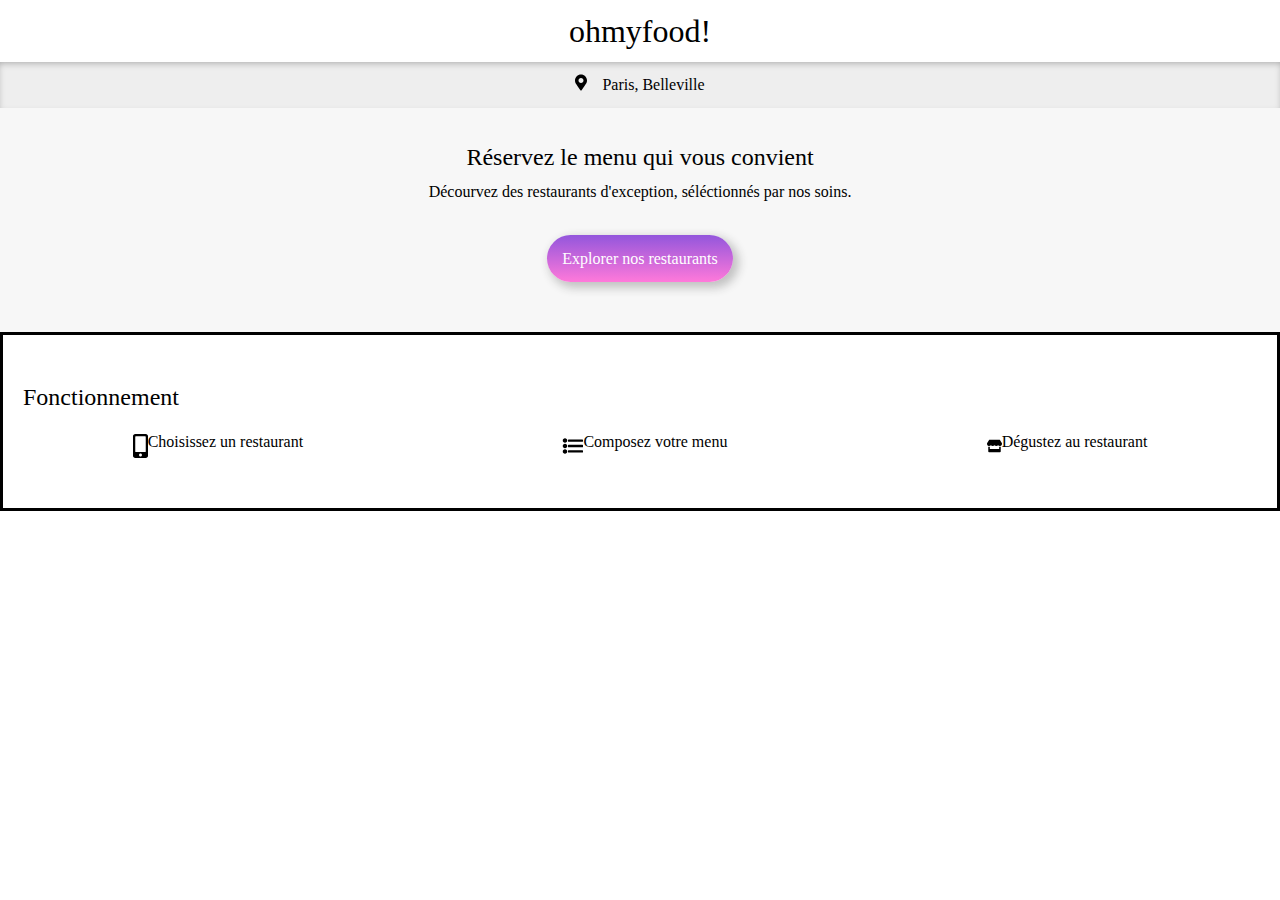
==== index.html @ 8ddb9bb3 "save" ====
<!DOCTYPE html>
<html lang="fr">
<head>
    <meta charset="UTF-8">
    <meta http-equiv="X-UA-Compatible" content="IE=edge">
    <meta name="viewport" content="width=device-width, initial-scale=1.0">
    <meta name="description"
        content="Ohmyfood! est une entreprise de commande de repas en ligne. Notre concept permet aux
        utilisateurs de composer leur propre menu et réduire leur temps d’attente dans les
        restaurants car leur menu est préparé à l’avance. Plus de perte de temps à consulter la carte
        !">
    <link rel="stylesheet" href="css/style.css">
    <link rel="stylesheet" href="css/reset.css">
    <link rel="icon" type="logo/svg" href="#">
    <title>Acceuil - Ohmyfood!</title>
</head>

<body>

    <header class="logo">
        <h1 class="logo__title">ohmyfood!</h1>
    </header>

    <main>
        <section class="local">
            <img src="../images/logo/map-marker-alt-solid.svg" class="local__icon"></img>
            <p>Paris, Belleville</p>
        </section>

        <section class="explore">
            <h2>Réservez le menu qui vous convient</h2>
            <h3>Décourvez des restaurants d'exception, séléctionnés par nos soins.</h3>
            <a href="">Explorer nos restaurants</a>
        </section>

        <section class="working">

                <h2>Fonctionnement</h2>

            <ol class="list">
                <li>
                    <img src="../images/logo/mobile-alt-solid.svg" alt="">
                    <p>Choisissez un restaurant</p>
                </li>
                <li>
                    <img class="ellipsis" src="../images/logo/ellipsis-v-solid.svg" alt="">
                    <img src="../images/logo/bars-solid.svg" alt="">
                    <p>Composez votre menu</p>
                </li>
                <li>
                    <img src="../images/logo/store-solid.svg" alt="">
                    <p>Dégustez au restaurant</p>
                </li>
            </ol>

        </section>

        <section class="restaurants">
            <div class="restaurantTitle">
                <h2></h2>
            </div>

            <div class="card">
                <img src="" alt="">
                <h4></h4>
                <p></p>
                <i></i>
            </div>

            <div class="card">
                <img src="" alt="">
                <h4></h4>
                <p></p>
                <i></i>
            </div>

            <div class="card">
                <img src="" alt="">
                <h4></h4>
                <p></p>
                <i></i>
            </div>

            <div class="card">
                <img src="" alt="">
                <h4></h4>
                <p></p>
                <i></i>
            </div>

        </section>

    </main>

    <footer>

    </footer>
</body>
</html>






















































































    <!-- <header>
        <div class="logo">
            <img src="images/logo/ohmyfood@2x.svg" alt="Ohmyfood">
        </div>
        <div class="markerBack">
            <div class="marker">
                <img src="images/logo/map-marker-alt-solid.svg" alt="marker">
                <p>Paris, Belleville</p>
            </div>
        </div>
        <div class="titleTxtBack">
            <div class="titleTxt">
                <div class="titleTxt1">
                    <h1>Réservez le menu qui vous convient</h1>
                </div>
                <div class="titleTxt2">
                    <h3>Décourvez des restaurants d'exception, séléctionnés par nos soins</h3>
                </div>
                <a href="">
                    <button>Explorer nos restaurants</button>
                </a>
            </div>
        </div>
    </header> -->
    <!-- <nav>
        <h2>Fonctionnement</h2>
        <ul>
            <li>
                <a href="" class="link">
                    <div class="bulle">
                        <p>1</p>
                    </div>
                    <div class="imgFlex">
                        <img src="images/logo/mobile-alt-solid.svg" alt="">
                    </div>
                    <div class="txt">
                        <p>Choisissez un restaurant</p>
                    </div>
                </a>
            </li>
            <li>
                <a href="" class="link">
                    <div class="bulle">
                        <p>2</p>
                    </div>
                    <div class="imgFlex">
                        <img src="images/logo/ellipsis-v-solid.svg" alt="" class="points">
                        <img src="images/logo/bars-solid.svg" alt="" class="barres">
                    </div>
                    <div class="txt">
                        <p>Composez votre menu</p>
                    </div>
                </a>
            </li>
            <li>
                <a href="" class="link">
                    <div class="bulle">
                        <p>3</p>
                    </div>
                    <div class="imgFlex">
                        <img src="images/logo/store-solid.svg" alt="" class="resto">
                    </div>
                    <div class="txt">
                        <p>Dégustez au restaurant</p>
                    </div>
                </a>
            </li>
        </ul>
    </nav> -->
    <!-- <section class="select">
        <h2>Restaurants</h2>
        <div class="resto">
            <a href="" class="link">
                <div class="photo">
                    <img src="images/restaurants/jay-wennington-N_Y88TWmGwA-unsplash.jpg" alt="">
                </div>
                <div class="zone">
                    <div class="txt">
                        <h4>La palette du goût</h4>
                        <p>Ménilmontant</p>
                    </div>
                    <div class="heart">
                        <img src="images/logo/heart-regular.svg" alt="">
                    </div>
                </div>
            </a>
        </div>
        <div class="resto">
            <a href="" class="link">
                <div class="photo">
                    <img src="images/restaurants/stil-u2Lp8tXIcjw-unsplash.jpg" alt="">
                </div>
                <div class="zone">
                    <div class="txt">
                        <h4>La note enchantée</h4>
                        <p>Charonne</p>
                    </div>
                    <div class="heart">
                        <img src="images/logo/heart-regular.svg" alt="">
                    </div>
                </div>
            </a>
        </div>
        <div class="resto">
            <a href="" class="link">
                <div class="photo">
                    <img src="images/restaurants/toa-heftiba-DQKerTsQwi0-unsplash.jpg" alt="">
                </div>
                <div class="zone">
                    <div class="txt">
                        <h4>À la française</h4>
                        <p>Cité Rouge</p>
                    </div>
                    <div class="heart">
                        <img src="images/logo/heart-regular.svg" alt="">
                    </div>
                </div>
            </a>
        </div>
        <div class="resto">
            <a href="" class="link">
                <div class="photo">
                    <img src="images/restaurants/louis-hansel-shotsoflouis-qNBGVyOCY8Q-unsplash.jpg" alt="">
                </div>
                <div class="zone">
                    <div class="txt">
                        <h4>Le délice des sens</h4>
                        <p>Folie-Méricourt</p>
                    </div>
                    <div class="heart">
                        <img src="images/logo/heart-regular.svg" alt="">
                    </div>
                </div>
            </a>
        </div>
    </section> -->
    <!-- <footer>
        <div class="logo">
            <img src="images/logo/ohmyfood@2x.svg" alt="">
        </div>
        <a href="">
            <img src="" alt="">
            <p>Proposer un restaurant</p>
        </a>
        <a href="">
            <img src="" alt="">
            <p>Devenir partenaire</p>
        </a>
        <a href="">Mentions légales</a>
        <a href="">Contact</a>
    </footer> -->
---- css/style.css ----
/* 
*Identité :
    Ohmyfood! est une entreprise de commande de repas en ligne. Notre concept permet aux
    utilisateurs de composer leur propre menu et réduire leur temps d’attente dans les
    restaurants car leur menu est préparé à l’avance. Plus de perte de temps à consulter la carte
    !

* Couleurs :
    ● Primaire: #9356DC
    ● Secondaire: #FF79DA
    ● Tertiaire: #99E2D0

*Polices :
    ● Logo et titres: Shrikhand
    ● Texte: Roboto

*Footer :
    ● Le footer est identique sur toutes les pages.
    ● Au clic sur “Contact”, un renvoi vers une adresse mail est effectué.

*Header :
    ● Le header est présent sur toutes les pages.
    ● Sur la page d’accueil, il contient le logo du site.
    ● Sur les pages de menu, il contient en plus un bouton de retour vers la page d’accueil

*Boutons :
    ● Au survol, la couleur de fond des boutons principaux devra légèrement s’éclaircir.
        L’ombre portée devra également être plus visible.
    ● À terme, les visiteurs pourront sauvegarder leurs menus préférés. Pour ça, un
        bouton "J’aime" en forme de cœur est présent sur la maquette. Au clic, il devra se
        remplir progressivement. Pour cette première version, l’effet peut être apparaître au
        survol sur desktop au lieu du clic.

*Page d’accueil :
    ● Quand l’application aura plus de menus, un “loading spinner” sera nécessaire. Sur
    cette maquette, nous souhaitons en avoir un aperçu. Il devra apparaître pendant 1 à
    3 secondes quand on arrive sur la page d'accueil, couvrir l'intégralité de l'écran, et
    utiliser les animations CSS (pas de librairie). Le design de ce loader n’est pas défini,
    toute proposition est donc la bienvenue tant qu’elle est cohérente avec la charte
    graphique du site.

*Pages de menu :
    ● À l’arrivée sur la page, les plats devront apparaître progressivement avec un léger
        décalage dans le temps. Ils pourront soit apparaître un par un, soit par groupe
        “Entrée”, “Plat” et “Dessert”. Un exemple de l’effet attendu est fourni.
    ● Le visiteur peut ajouter les plats qu'il souhaite à sa commande en cliquant dessus.
        Cela fait apparaître une petite coche à droite du plat. Cette coche devra coulisser de
        la droite vers la gauche. Pour cette première version, l’effet peut apparaître au survol
        sur desktop au lieu du clic. Si l’intitulé du plat est trop long, il devra être rogné avec
        des points de suspension. Un exemple de l’effet attendu est fourni.

*/

@font-face {
    font-family: 'Roboto-Medium';
    src: url(../fonts/Roboto/Roboto-Medium.ttf) format('truetype');
}

@font-face {
    font-family: 'Roboto-Bold';
    src: url(../fonts/Roboto/Roboto-Bold.ttf) format('truetype');
}

@font-face {
    font-family: 'Roboto-Light';
    src: url(../fonts/Roboto/Roboto-Light.ttf) format('truetype');
}

@font-face {
    font-family: 'Shrikhand';
    src: url(../fonts/Shrikhand/Shrikhand-Regular.ttf) format('truetype');
}

body h2 {
    font-family: 'Roboto-Bold';
}

.logo__title {
    font-family: 'Shrikhand';
    font-size: 2em;
    text-align: center;
    margin: 15px;
}

.local {
    display: flex;
    justify-content: center;
    padding: 15px;
    background-color: rgb(238, 238, 238);
    box-shadow: inset 0px 3px 7px -2px rgb(168, 168, 168);
}

.local img {
    width: 12px;
    margin-right: 15px;
    margin-top: -5px;
}

.local p, .explore a, .list p {
    font-family: 'Roboto-Medium';
}

.explore {
    background-color: rgb(247, 247, 247);
    text-align: center;
    padding-top: 25px;
    padding-left: 20px;
    padding-right: 20px;
    padding-bottom: 65px;
}

.explore h2 {
    font-size: 1.5em;
    margin: 10px;
}

.explore h3 {
    font-family: 'Roboto-Light';
    font-size: 1em;
    margin-bottom: 50px;
}

.explore h3, .explore h2 {
    line-height: 1.2em;
}

.explore a {
    text-decoration: none;
    padding: 15px;
    border: none; 
    border-radius: 30px; 
    background: linear-gradient(#9356DC, #FF79DA);
    color: #fff;
    box-shadow: 4px 4px 10px 2px #c2c2c2;
    transition: 0.3s;
}

.explore a:hover {
    box-shadow: 4px 4px 8px 5px #b1b1b1;
    background: linear-gradient(#b172ff, #ff8bde);
}

.working {
    border: solid;
    padding: 50px 0px 50px 0px;
}

.working h2 {
    font-size: 1.5em;
    margin: 0;
    padding: 0px 0px 25px 20px;
}

.list {
    display: flex;
    justify-content: space-around;
    flex-wrap: wrap;
}

.list img {
    width: 15px;
}

.list .ellipsis {
    width: 6px;
}

ol.list > li {
    display: flex;
}

.list .flex::before {
    counter-increment: compteListe 1;
    content: counter(compteListe) " ";
}
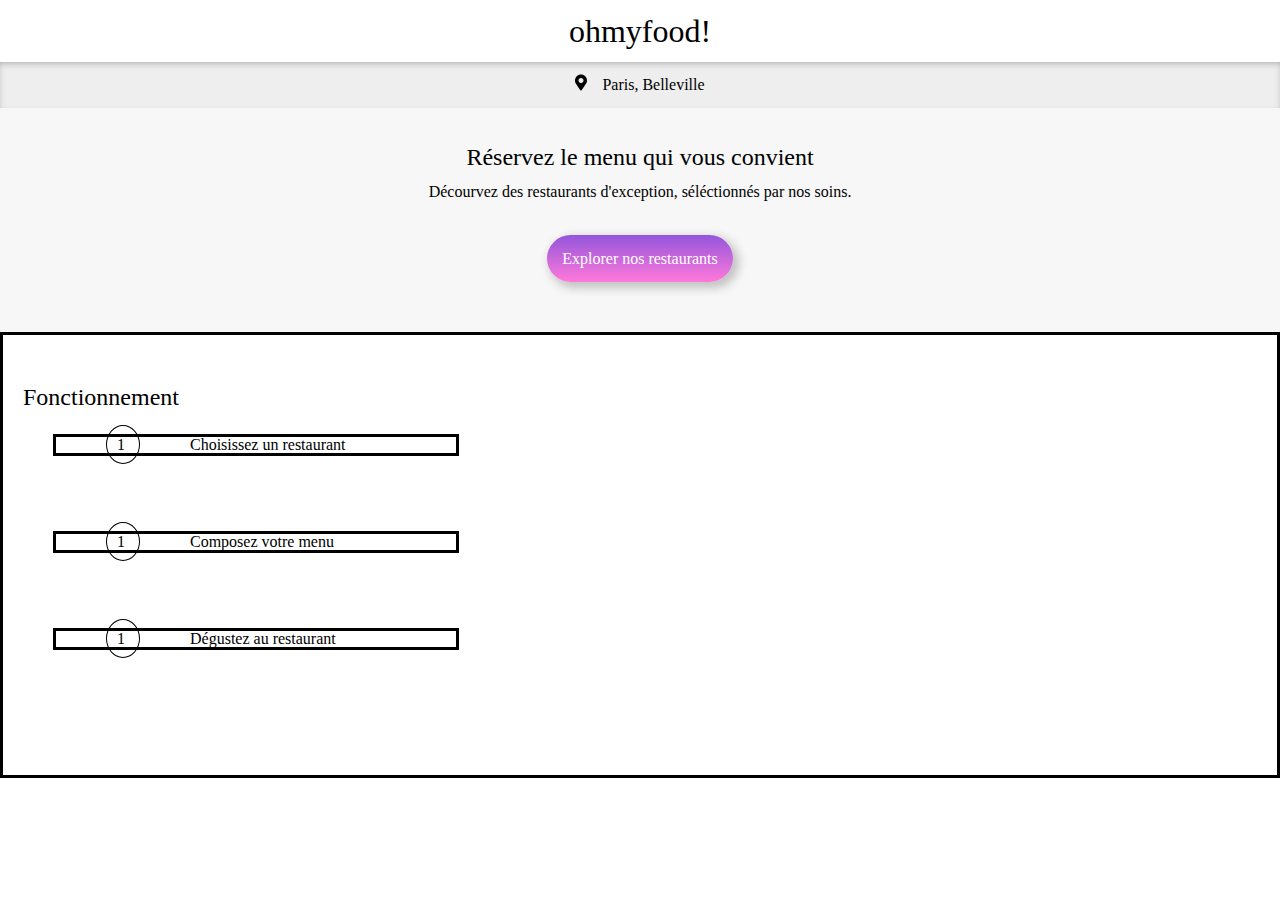
==== commit 3589895d: "zzzzzzzz" ====
--- a/index.html
+++ b/index.html
@@ -9,8 +9,8 @@
         utilisateurs de composer leur propre menu et réduire leur temps d’attente dans les
         restaurants car leur menu est préparé à l’avance. Plus de perte de temps à consulter la carte
         !">
+    <link rel="stylesheet" href="css/reset.css">
     <link rel="stylesheet" href="css/style.css">
-    <link rel="stylesheet" href="css/reset.css">
     <link rel="icon" type="logo/svg" href="#">
     <title>Acceuil - Ohmyfood!</title>
 </head>
@@ -23,8 +23,8 @@
 
     <main>
         <section class="local">
-            <img src="../images/logo/map-marker-alt-solid.svg" class="local__icon"></img>
-            <p>Paris, Belleville</p>
+            <img src="images/logo/map-marker-alt-solid.svg" class="local__icon"></img>
+            <span>Paris, Belleville</span>
         </section>
 
         <section class="explore">
@@ -37,19 +37,15 @@
 
                 <h2>Fonctionnement</h2>
 
-            <ol class="list">
-                <li>
-                    <img src="../images/logo/mobile-alt-solid.svg" alt="">
-                    <p>Choisissez un restaurant</p>
+            <ol>
+                <li class="a">
+                    <span>Choisissez un restaurant</span>
                 </li>
-                <li>
-                    <img class="ellipsis" src="../images/logo/ellipsis-v-solid.svg" alt="">
-                    <img src="../images/logo/bars-solid.svg" alt="">
-                    <p>Composez votre menu</p>
+                <li class="b">
+                    <span>Composez votre menu</span>
                 </li>
-                <li>
-                    <img src="../images/logo/store-solid.svg" alt="">
-                    <p>Dégustez au restaurant</p>
+                <li class="c">
+                    <span>Dégustez au restaurant</span>
                 </li>
             </ol>
 
--- a/css/style.css
+++ b/css/style.css
@@ -96,7 +96,7 @@
     margin-top: -5px;
 }
 
-.local p, .explore a, .list p {
+.local span, .explore a, ol>li {
     font-family: 'Roboto-Medium';
 }
 
@@ -151,25 +151,30 @@
     padding: 0px 0px 25px 20px;
 }
 
-.list {
-    display: flex;
-    justify-content: space-around;
-    flex-wrap: wrap;
+li {
+    margin-bottom: 75px;
+    margin-left: 50px;
+    border: solid;
+    width: 90%;
+    max-width: 400px;
+    padding-left: -200px;
 }
 
-.list img {
-    width: 15px;
+.a::before, .b::before, .c::before {
+    counter-increment: compteListe 1;
+    content: counter(compteListe) " ";
+    border: solid 1px;
+    border-radius: 100%;
+    margin: 50px;
+    padding: 10px;
 }
 
-.list .ellipsis {
-    width: 6px;
+/* ol .b::before {
+    counter-increment: compteListe 2;
+    content: counter(compteListe) " ";
 }
 
-ol.list > li {
-    display: flex;
-}
-
-.list .flex::before {
-    counter-increment: compteListe 1;
+ol .c::before {
+    counter-increment: compteListe 3;
     content: counter(compteListe) " ";
-}+} */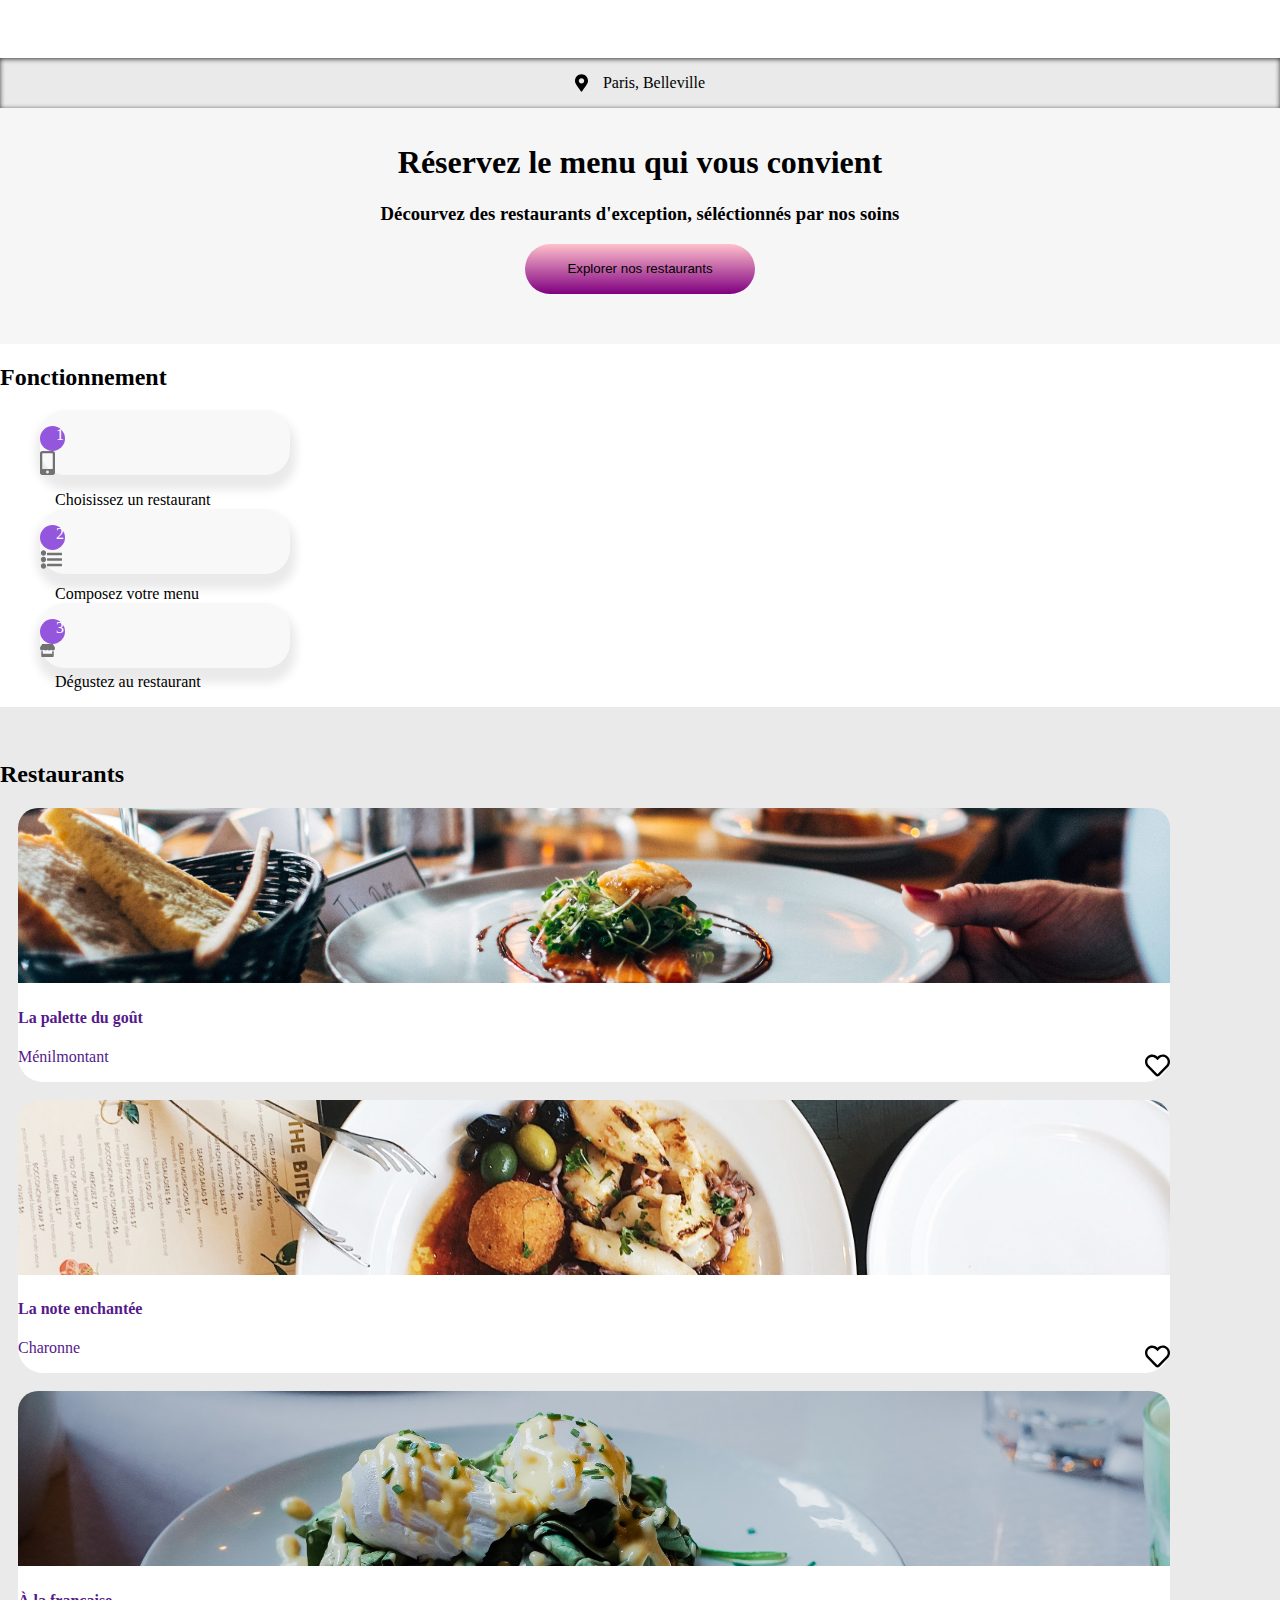
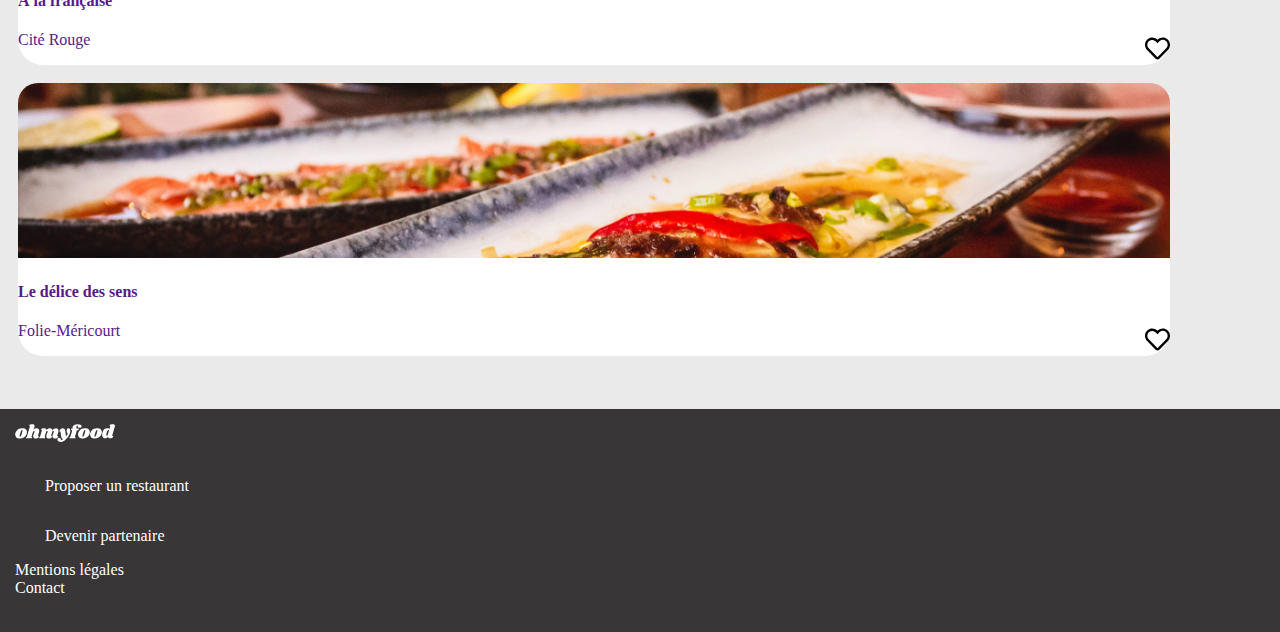
==== commit 41fda655: "crea DEV/1 > ajout des fichiers html & sass" ====
--- a/index.html
+++ b/index.html
@@ -4,206 +4,32 @@
     <meta charset="UTF-8">
     <meta http-equiv="X-UA-Compatible" content="IE=edge">
     <meta name="viewport" content="width=device-width, initial-scale=1.0">
-    <meta name="description"
-        content="Ohmyfood! est une entreprise de commande de repas en ligne. Notre concept permet aux
-        utilisateurs de composer leur propre menu et réduire leur temps d’attente dans les
-        restaurants car leur menu est préparé à l’avance. Plus de perte de temps à consulter la carte
-        !">
-    <link rel="stylesheet" href="css/reset.css">
-    <link rel="stylesheet" href="css/style.css">
-    <link rel="icon" type="logo/svg" href="#">
-    <title>Acceuil - Ohmyfood!</title>
+    <link rel="stylesheet" href="style.css">
+    <link rel="stylesheet" href="reset.css">
+    <title>OhMyFood</title>
 </head>
-
 <body>
-
-    <header class="logo">
-        <h1 class="logo__title">ohmyfood!</h1>
-    </header>
-
-    <main>
-        <section class="local">
-            <img src="images/logo/map-marker-alt-solid.svg" class="local__icon"></img>
-            <span>Paris, Belleville</span>
-        </section>
-
-        <section class="explore">
-            <h2>Réservez le menu qui vous convient</h2>
-            <h3>Décourvez des restaurants d'exception, séléctionnés par nos soins.</h3>
-            <a href="">Explorer nos restaurants</a>
-        </section>
-
-        <section class="working">
-
-                <h2>Fonctionnement</h2>
-
-            <ol>
-                <li class="a">
-                    <span>Choisissez un restaurant</span>
-                </li>
-                <li class="b">
-                    <span>Composez votre menu</span>
-                </li>
-                <li class="c">
-                    <span>Dégustez au restaurant</span>
-                </li>
-            </ol>
-
-        </section>
-
-        <section class="restaurants">
-            <div class="restaurantTitle">
-                <h2></h2>
+    <header>
+        <div class="logo">
+            <img src="images/logo/ohmyfood@1x.svg" alt="" class="omf">
+        </div>
+        <div id="infoposition">
+            <img src="images/logo/map-marker-alt-solid.svg" alt="" class="marker">
+            <p>Paris, Belleville</p>
+        </div>
+        <div class="subtitle">
+            <div class="title">
+                <h1>Réservez le menu qui vous convient</h1>
             </div>
-
-            <div class="card">
-                <img src="" alt="">
-                <h4></h4>
-                <p></p>
-                <i></i>
+            <div class="title2">
+                <h3>Décourvez des restaurants d'exception, séléctionnés par nos soins</h3>
             </div>
-
-            <div class="card">
-                <img src="" alt="">
-                <h4></h4>
-                <p></p>
-                <i></i>
-            </div>
-
-            <div class="card">
-                <img src="" alt="">
-                <h4></h4>
-                <p></p>
-                <i></i>
-            </div>
-
-            <div class="card">
-                <img src="" alt="">
-                <h4></h4>
-                <p></p>
-                <i></i>
-            </div>
-
-        </section>
-
-    </main>
-
-    <footer>
-
-    </footer>
-</body>
-</html>
-
-
-
-
-
-
-
-
-
-
-
-
-
-
-
-
-
-
-
-
-
-
-
-
-
-
-
-
-
-
-
-
-
-
-
-
-
-
-
-
-
-
-
-
-
-
-
-
-
-
-
-
-
-
-
-
-
-
-
-
-
-
-
-
-
-
-
-
-
-
-
-
-
-
-
-
-
-
-
-
-
-
-
-
-
-
-    <!-- <header>
-        <div class="logo">
-            <img src="images/logo/ohmyfood@2x.svg" alt="Ohmyfood">
-        </div>
-        <div class="markerBack">
-            <div class="marker">
-                <img src="images/logo/map-marker-alt-solid.svg" alt="marker">
-                <p>Paris, Belleville</p>
+            <div class="bouton">
+                <button>Explorer nos restaurants</button>
             </div>
         </div>
-        <div class="titleTxtBack">
-            <div class="titleTxt">
-                <div class="titleTxt1">
-                    <h1>Réservez le menu qui vous convient</h1>
-                </div>
-                <div class="titleTxt2">
-                    <h3>Décourvez des restaurants d'exception, séléctionnés par nos soins</h3>
-                </div>
-                <a href="">
-                    <button>Explorer nos restaurants</button>
-                </a>
-            </div>
-        </div>
-    </header> -->
-    <!-- <nav>
+    </header>
+    <nav>
         <h2>Fonctionnement</h2>
         <ul>
             <li>
@@ -247,8 +73,8 @@
                 </a>
             </li>
         </ul>
-    </nav> -->
-    <!-- <section class="select">
+    </nav>
+    <section class="select">
         <h2>Restaurants</h2>
         <div class="resto">
             <a href="" class="link">
@@ -314,19 +140,26 @@
                 </div>
             </a>
         </div>
-    </section> -->
-    <!-- <footer>
+    </section>
+    <footer>
         <div class="logo">
             <img src="images/logo/ohmyfood@2x.svg" alt="">
         </div>
-        <a href="">
-            <img src="" alt="">
-            <p>Proposer un restaurant</p>
-        </a>
-        <a href="">
-            <img src="" alt="">
-            <p>Devenir partenaire</p>
-        </a>
-        <a href="">Mentions légales</a>
-        <a href="">Contact</a>
-    </footer> -->+        <div class="symb">
+            <a href="">
+                <img src="images/logo/utensils-solid.svg" alt="">
+                <p>Proposer un restaurant</p>
+            </a>
+            <a href="">
+                <img src="images/logo/hands-helping-solid.svg" alt="">
+                <p>Devenir partenaire</p>
+            </a>
+        </div>
+        <div class="mentions">
+            <a href="">Mentions légales</a>
+            <a href="">Contact</a>
+        </div>
+    </footer>
+    
+</body>
+</html>--- a/style.css
+++ b/style.css
@@ -0,0 +1,130 @@
+body{
+    margin: 0;
+    padding: 0;
+}
+
+header .logo{
+    text-align: center;
+    margin: 20px;
+}
+header #infoposition img{
+    width: 13px;
+    margin-right: 15px;
+}
+header #infoposition{
+    display: flex;
+    justify-content: center;
+    background-color: #EAEAEA;
+    box-shadow: inset #383636 0px 1px 5px 0px ;
+}
+header .subtitle{
+    background-color: #F6F6F6;
+    font-family: 'Roboto';
+    padding-top: 15px;
+    padding-bottom: 50px;
+}
+header .title{
+    text-align: center;
+}
+header .title2{
+    text-align: center;
+}
+header button{
+    display: block;
+    margin: auto;
+    border: none;
+    border-radius: 25px;
+    width: 230px;
+    height: 50px;
+    background: linear-gradient(pink, purple);
+}   
+header.bouton{
+    align-self: center;
+}
+nav ul{
+    list-style: none;
+}
+nav .link{
+    display: inline-block;
+    text-decoration: none;
+    width: 250px;
+    height: 65px;
+    border-radius: 25px;
+    margin-bottom: 20px;
+    background-color: #f8f8f8;
+    box-shadow: 1px 10px 10px 5px #EAEAEA;
+    color: #000;
+}
+nav .link .bulle{
+    margin-right: 15px;
+    background-color: #9356DC;
+    width: 25px;
+    height: 25px;
+    border-radius: 50%;
+    text-align: center;
+    position: relative;
+    margin-top: 13px;
+    color: #fff;
+}
+nav .link .imgFlex{
+    display: flex;
+    width: 15px;
+}
+.imgFlex .points{
+    width: 7px;
+}
+nav .link p{
+    margin-left: 15px;
+}
+
+.select{
+    background-color: #EAEAEA;
+    width: 100%;
+    padding-top: 35px;
+    padding-bottom: 35px;
+}
+.select .resto{
+    width: 90%;
+    border-radius: 25px;
+    background-color: #fff;
+    margin: 18px;
+}
+
+.photo img{
+    width: 100%;
+    height: 175px;
+    object-fit: cover;
+    border-top-right-radius: 20px;
+    border-top-left-radius: 20px;
+}
+.zone{
+    display: flex;
+    justify-content: space-between;
+    align-items: flex-end;
+}
+a{
+    text-decoration: none;
+}
+.heart img{
+    width: 25px;
+}
+footer{
+    background-color: #383636;
+    padding-bottom: 35px;
+}
+footer img{
+    width: 100px;
+    margin: 15px;
+}
+footer .symb img{
+    width: 15px;
+    margin-bottom: 0;
+}
+footer a{
+    display: flex;
+    color: #fff;
+}
+footer .mentions{
+    margin-left: 15px;
+    margin-top: 0;
+}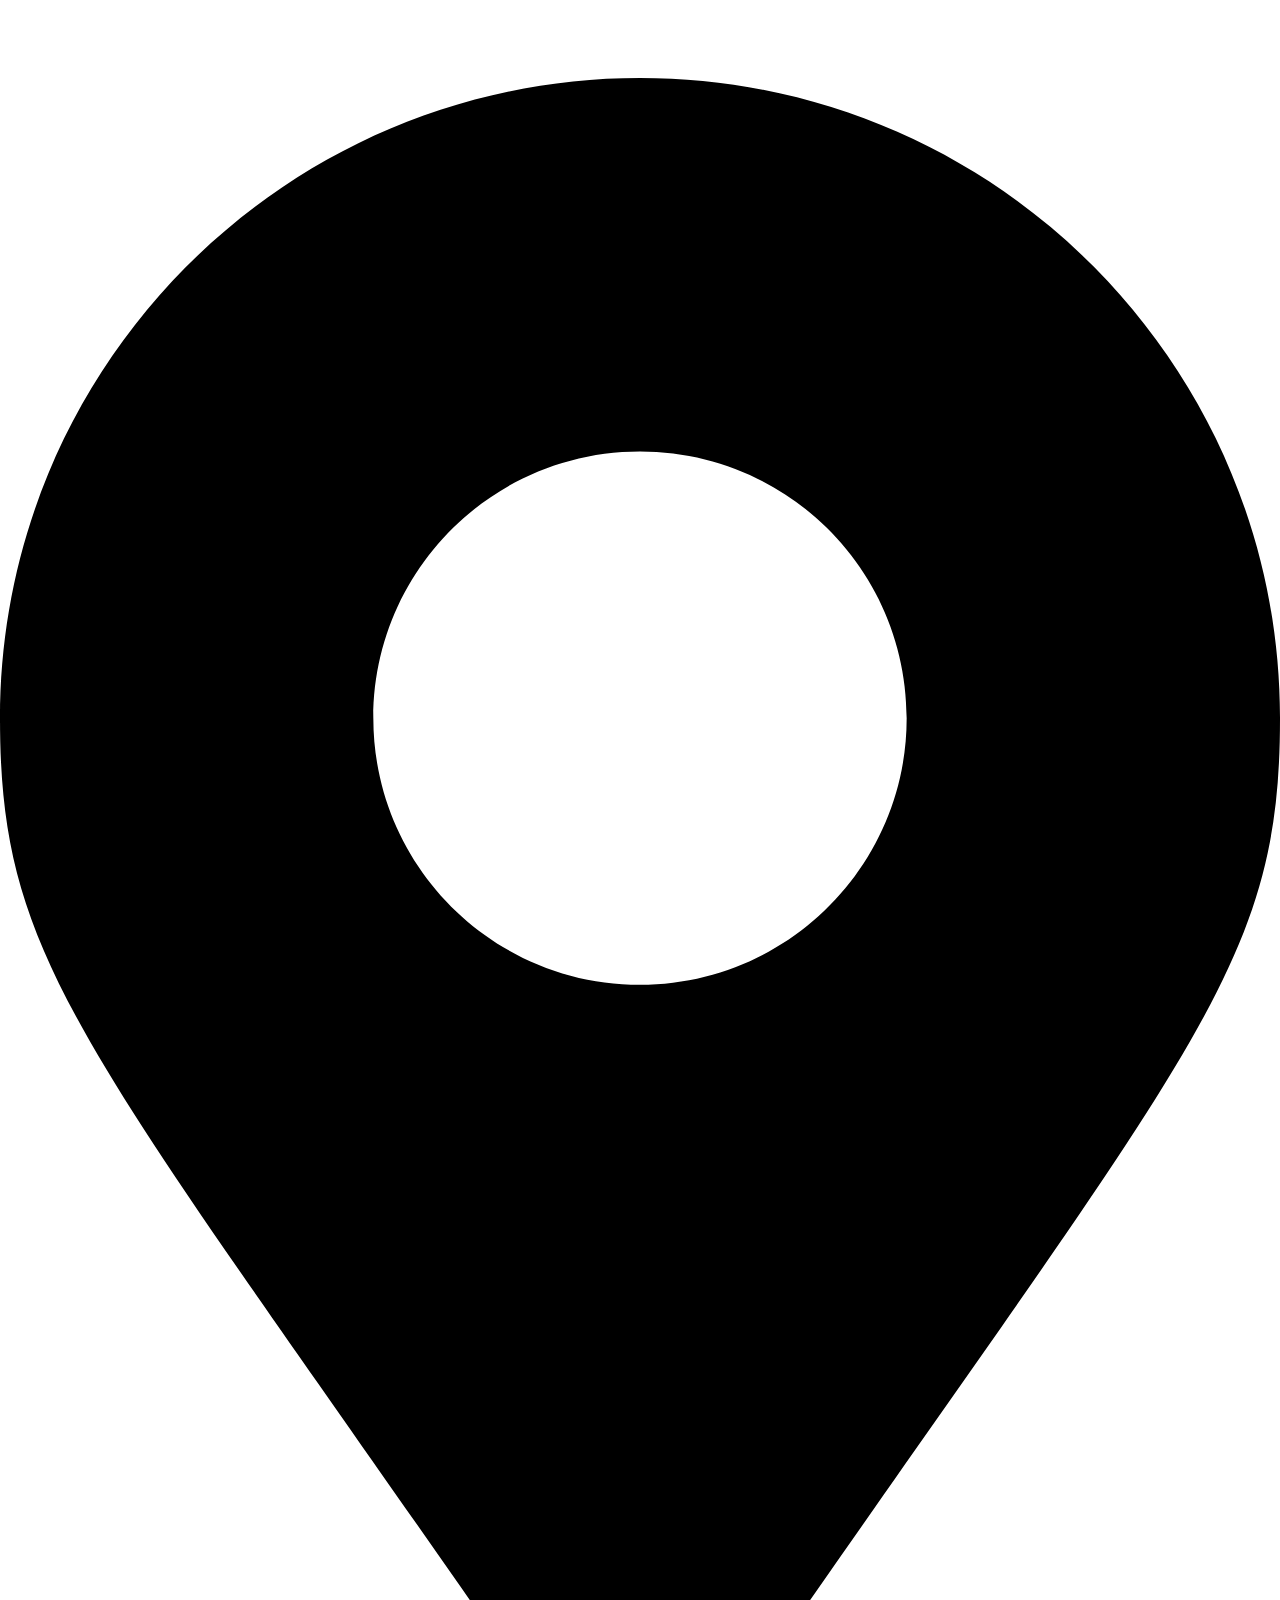
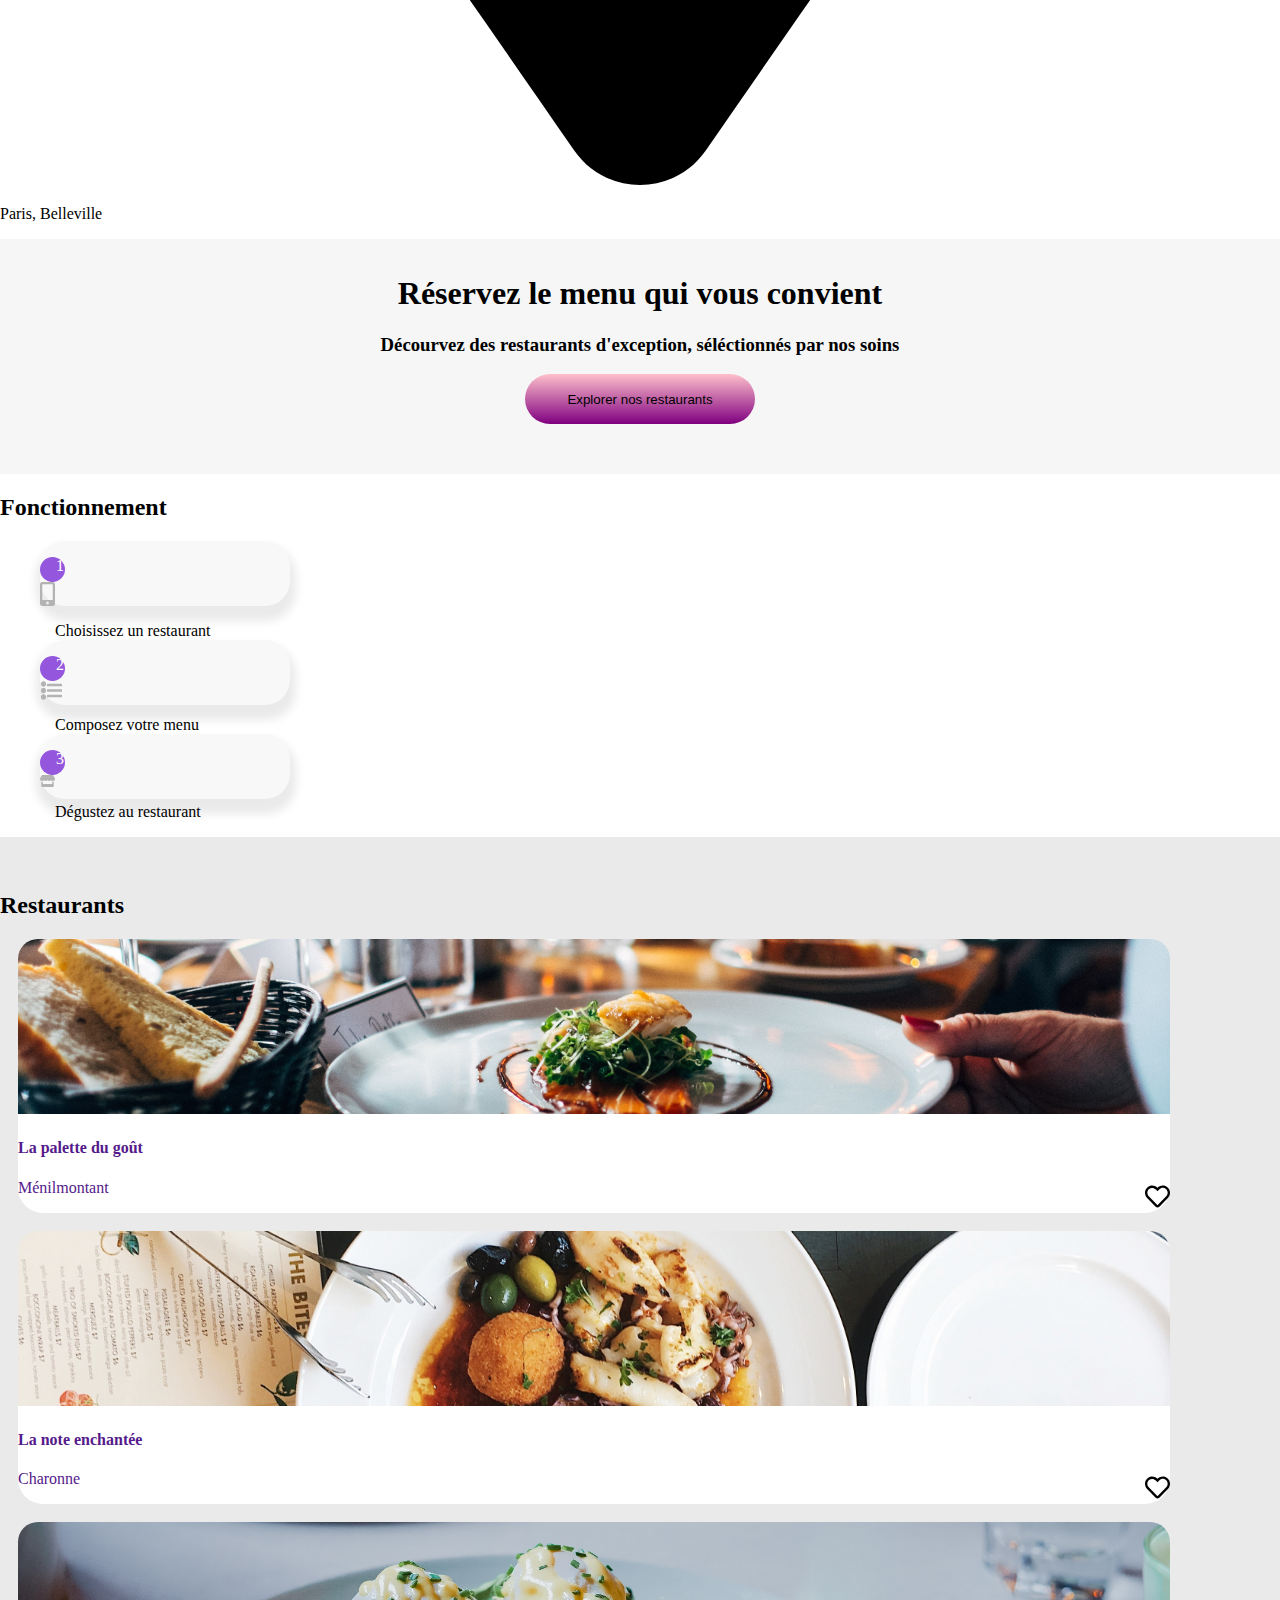
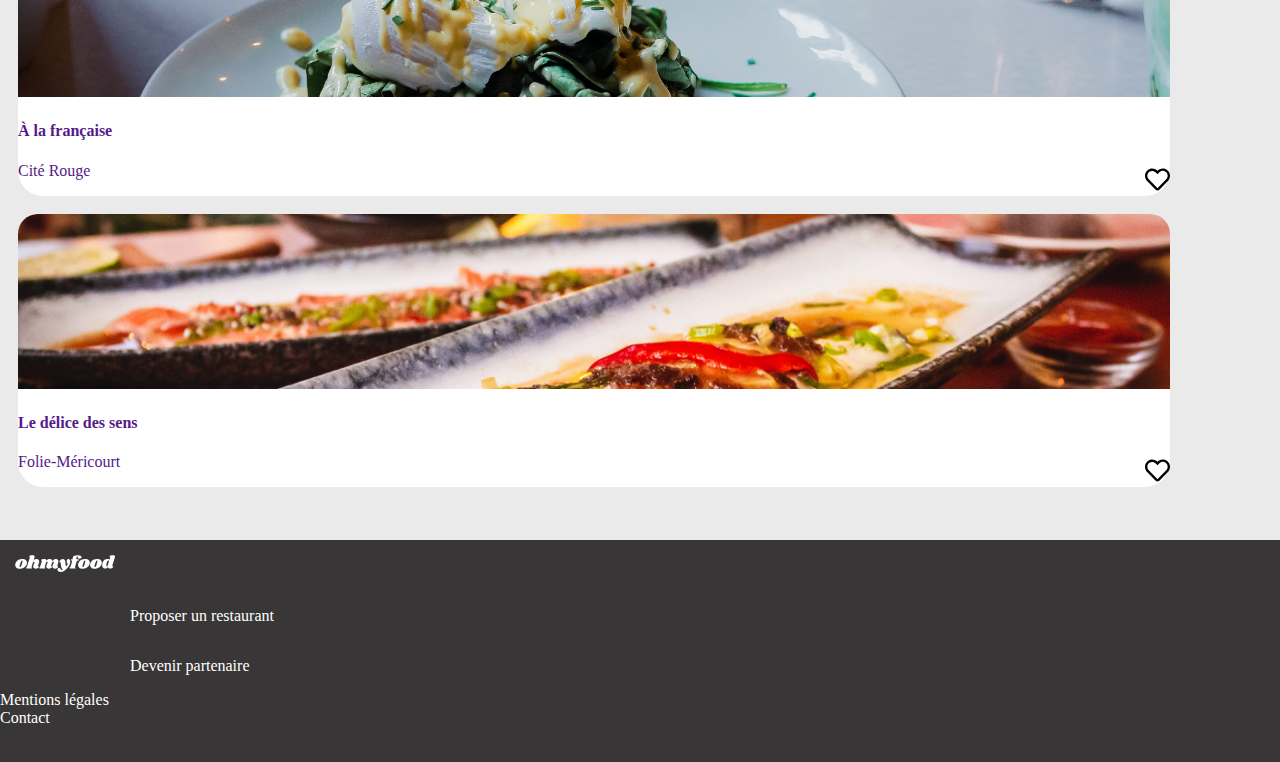
==== commit 7886c05e: "save" ====
--- a/index.html
+++ b/index.html
@@ -11,9 +11,9 @@
 <body>
     <header>
         <div class="logo">
-            <img src="images/logo/ohmyfood@1x.svg" alt="" class="omf">
+            <img src="images/logo/ohmyfood@2x.svg" alt="" class="omf">
         </div>
-        <div id="infoposition">
+        <div class="position">
             <img src="images/logo/map-marker-alt-solid.svg" alt="" class="marker">
             <p>Paris, Belleville</p>
         </div>
@@ -69,6 +69,7 @@
                     </div>
                     <div class="txt">
                         <p>Dégustez au restaurant</p>
+                        
                     </div>
                 </a>
             </li>
@@ -145,20 +146,16 @@
         <div class="logo">
             <img src="images/logo/ohmyfood@2x.svg" alt="">
         </div>
-        <div class="symb">
-            <a href="">
-                <img src="images/logo/utensils-solid.svg" alt="">
-                <p>Proposer un restaurant</p>
-            </a>
-            <a href="">
-                <img src="images/logo/hands-helping-solid.svg" alt="">
-                <p>Devenir partenaire</p>
-            </a>
-        </div>
-        <div class="mentions">
-            <a href="">Mentions légales</a>
-            <a href="">Contact</a>
-        </div>
+        <a href="">
+            <img src="" alt="">
+            <p>Proposer un restaurant</p>
+        </a>
+        <a href="">
+            <img src="" alt="">
+            <p>Devenir partenaire</p>
+        </a>
+        <a href="">Mentions légales</a>
+        <a href="">Contact</a>
     </footer>
     
 </body>
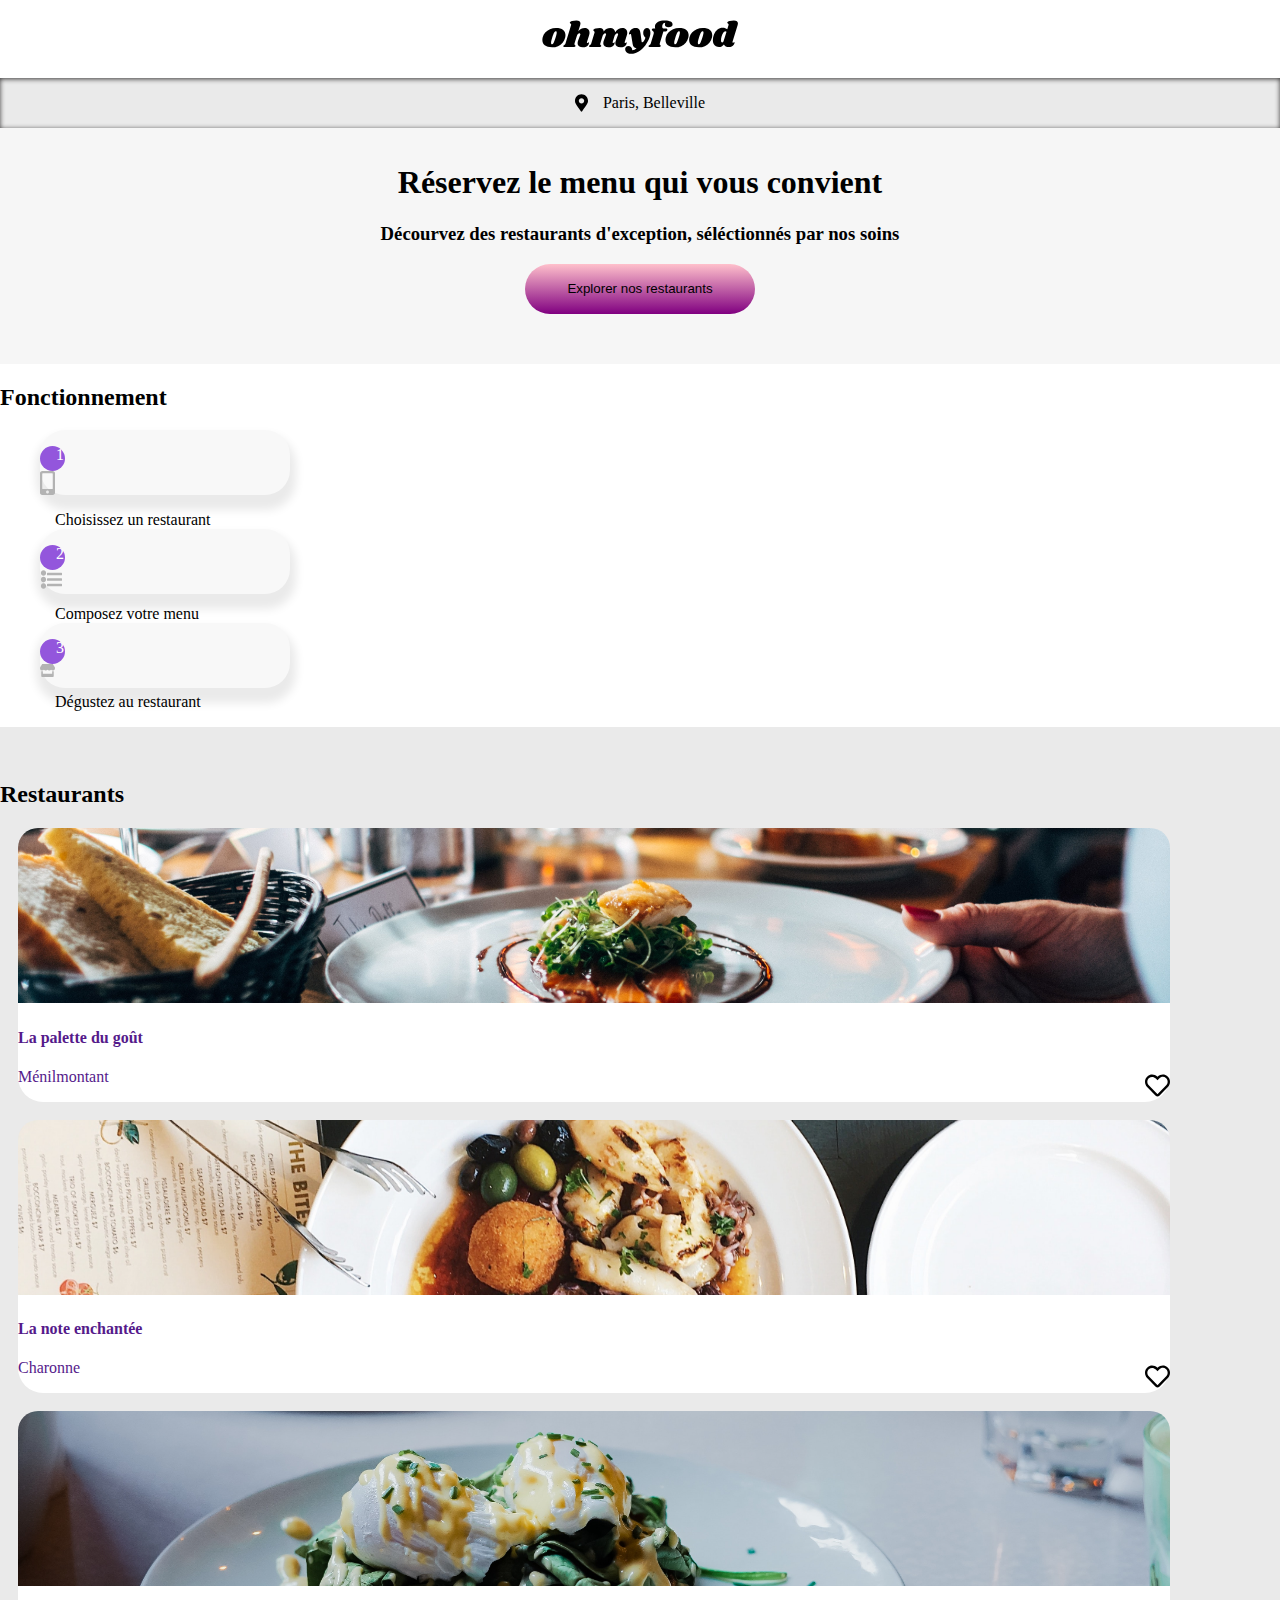
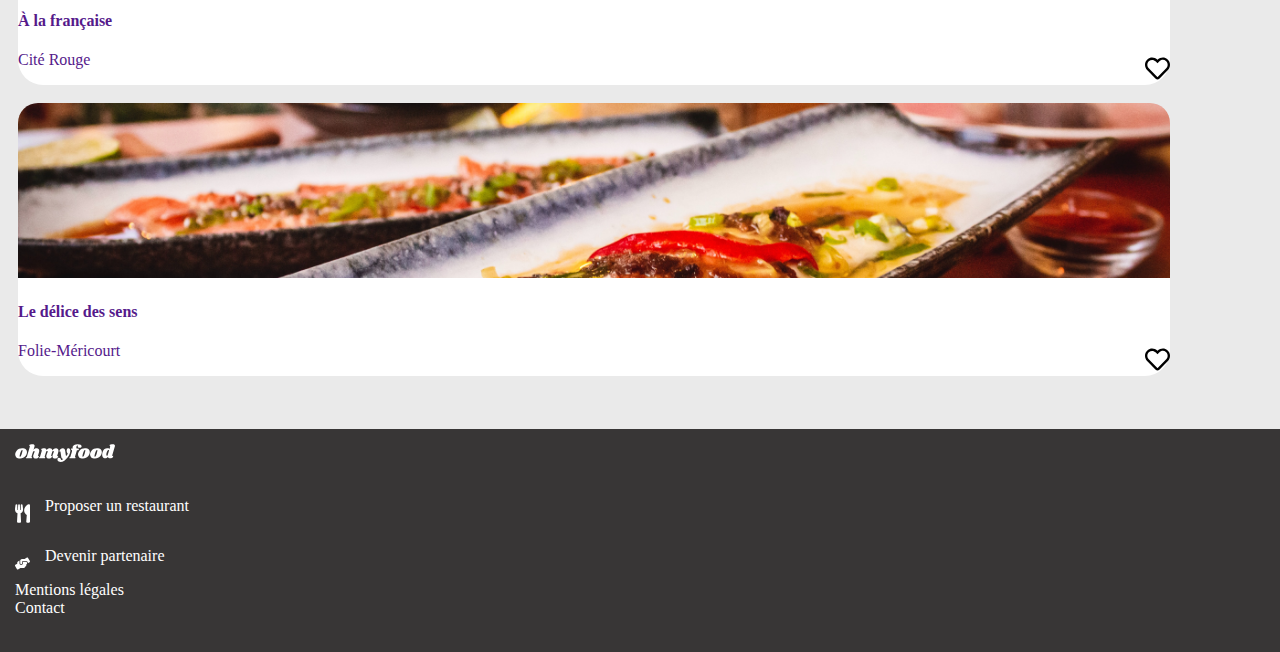
==== commit 646daefe: "save de my-branch" ====
--- a/index.html
+++ b/index.html
@@ -11,9 +11,9 @@
 <body>
     <header>
         <div class="logo">
-            <img src="images/logo/ohmyfood@2x.svg" alt="" class="omf">
+            <img src="images/logo/ohmyfood@1x.svg" alt="" class="omf">
         </div>
-        <div class="position">
+        <div id="infoposition">
             <img src="images/logo/map-marker-alt-solid.svg" alt="" class="marker">
             <p>Paris, Belleville</p>
         </div>
@@ -146,16 +146,20 @@
         <div class="logo">
             <img src="images/logo/ohmyfood@2x.svg" alt="">
         </div>
-        <a href="">
-            <img src="" alt="">
-            <p>Proposer un restaurant</p>
-        </a>
-        <a href="">
-            <img src="" alt="">
-            <p>Devenir partenaire</p>
-        </a>
-        <a href="">Mentions légales</a>
-        <a href="">Contact</a>
+        <div class="symb">
+            <a href="">
+                <img src="images/logo/utensils-solid.svg" alt="">
+                <p>Proposer un restaurant</p>
+            </a>
+            <a href="">
+                <img src="images/logo/hands-helping-solid.svg" alt="">
+                <p>Devenir partenaire</p>
+            </a>
+        </div>
+        <div class="mentions">
+            <a href="">Mentions légales</a>
+            <a href="">Contact</a>
+        </div>
     </footer>
     
 </body>
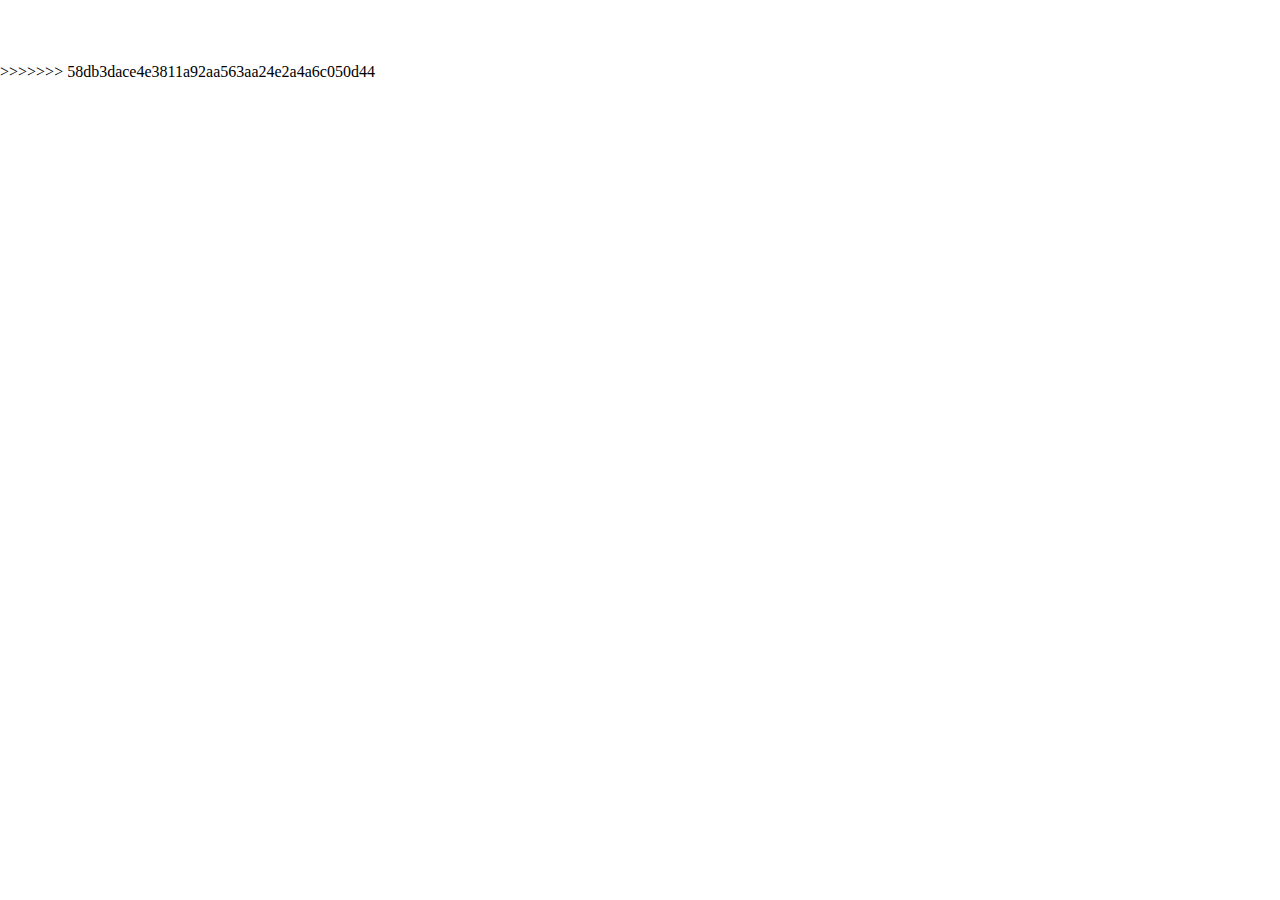
==== commit 23189a44: "save" ====
--- a/index.html
+++ b/index.html
@@ -4,13 +4,177 @@
     <meta charset="UTF-8">
     <meta http-equiv="X-UA-Compatible" content="IE=edge">
     <meta name="viewport" content="width=device-width, initial-scale=1.0">
-    <link rel="stylesheet" href="style.css">
-    <link rel="stylesheet" href="reset.css">
-    <title>OhMyFood</title>
+    <meta name="description"
+        content="Ohmyfood! est une entreprise de commande de repas en ligne. Notre concept permet aux
+        utilisateurs de composer leur propre menu et réduire leur temps d’attente dans les
+        restaurants car leur menu est préparé à l’avance. Plus de perte de temps à consulter la carte
+        !">
+    <link rel="stylesheet" href="css/style.css">
+    <link rel="stylesheet" href="css/reset.css">
+    <title>Acceuil - Ohmyfood!</title>
 </head>
+
 <body>
     <header>
+        <i></i>
+    </header>
+
+    <main>
+        <section class="local">
+            <i></i>
+            <p></p>
+        </section>
+
+        <section class="explor">
+            <h2></h2>
+            <h3></h3>
+            <a href=""></a>
+        </section>
+
+        <section class="working">
+            <div class="workingTitle">
+                <h2></h2>
+            </div>
+
+            <ol>
+                <li></li>
+                <li></li>
+                <li></li>
+            </ol>
+
+        </section>
+
+        <section class="restaurants">
+            <div class="restaurantTitle">
+                <h2></h2>
+            </div>
+
+            <div class="card">
+                <img src="" alt="">
+                <h4></h4>
+                <p></p>
+                <i></i>
+            </div>
+
+            <div class="card">
+                <img src="" alt="">
+                <h4></h4>
+                <p></p>
+                <i></i>
+            </div>
+
+            <div class="card">
+                <img src="" alt="">
+                <h4></h4>
+                <p></p>
+                <i></i>
+            </div>
+
+            <div class="card">
+                <img src="" alt="">
+                <h4></h4>
+                <p></p>
+                <i></i>
+            </div>
+
+        </section>
+
+    </main>
+
+    <footer>
+
+    </footer>
+</body>
+</html>
+
+
+
+
+
+
+
+
+
+
+
+
+
+
+
+
+
+
+
+
+
+
+
+
+
+
+
+
+
+
+
+
+
+
+
+
+
+
+
+
+
+
+
+
+
+
+
+
+
+
+
+
+
+
+
+
+
+
+
+
+
+
+
+
+
+
+
+
+
+
+
+
+
+
+
+
+
+
+
+
+
+
+
+
+
+
+    <!-- <header>
         <div class="logo">
+<<<<<<< HEAD
             <img src="images/logo/ohmyfood@1x.svg" alt="" class="omf">
         </div>
         <div id="infoposition">
@@ -23,13 +187,31 @@
             </div>
             <div class="title2">
                 <h3>Décourvez des restaurants d'exception, séléctionnés par nos soins</h3>
-            </div>
-            <div class="bouton">
-                <button>Explorer nos restaurants</button>
-            </div>
-        </div>
-    </header>
-    <nav>
+=======
+            <img src="images/logo/ohmyfood@2x.svg" alt="Ohmyfood">
+        </div>
+        <div class="markerBack">
+            <div class="marker">
+                <img src="images/logo/map-marker-alt-solid.svg" alt="marker">
+                <p>Paris, Belleville</p>
+>>>>>>> 58db3dace4e3811a92aa563aa24e2a4a6c050d44
+            </div>
+        </div>
+        <div class="titleTxtBack">
+            <div class="titleTxt">
+                <div class="titleTxt1">
+                    <h1>Réservez le menu qui vous convient</h1>
+                </div>
+                <div class="titleTxt2">
+                    <h3>Décourvez des restaurants d'exception, séléctionnés par nos soins</h3>
+                </div>
+                <a href="">
+                    <button>Explorer nos restaurants</button>
+                </a>
+            </div>
+        </div>
+    </header> -->
+    <!-- <nav>
         <h2>Fonctionnement</h2>
         <ul>
             <li>
@@ -74,8 +256,8 @@
                 </a>
             </li>
         </ul>
-    </nav>
-    <section class="select">
+    </nav> -->
+    <!-- <section class="select">
         <h2>Restaurants</h2>
         <div class="resto">
             <a href="" class="link">
@@ -141,11 +323,12 @@
                 </div>
             </a>
         </div>
-    </section>
-    <footer>
+    </section> -->
+    <!-- <footer>
         <div class="logo">
             <img src="images/logo/ohmyfood@2x.svg" alt="">
         </div>
+<<<<<<< HEAD
         <div class="symb">
             <a href="">
                 <img src="images/logo/utensils-solid.svg" alt="">
@@ -163,4 +346,17 @@
     </footer>
     
 </body>
-</html>+</html>
+=======
+        <a href="">
+            <img src="" alt="">
+            <p>Proposer un restaurant</p>
+        </a>
+        <a href="">
+            <img src="" alt="">
+            <p>Devenir partenaire</p>
+        </a>
+        <a href="">Mentions légales</a>
+        <a href="">Contact</a>
+    </footer> -->
+>>>>>>> 58db3dace4e3811a92aa563aa24e2a4a6c050d44
--- a/css/style.css
+++ b/css/style.css
@@ -0,0 +1,252 @@
+/* 
+*Identité :
+    Ohmyfood! est une entreprise de commande de repas en ligne. Notre concept permet aux
+    utilisateurs de composer leur propre menu et réduire leur temps d’attente dans les
+    restaurants car leur menu est préparé à l’avance. Plus de perte de temps à consulter la carte
+    !
+
+* Couleurs :
+    ● Primaire: #9356DC
+    ● Secondaire: #FF79DA
+    ● Tertiaire: #99E2D0
+
+*Polices :
+    ● Logo et titres: Shrikhand
+    ● Texte: Roboto
+
+*Footer :
+    ● Le footer est identique sur toutes les pages.
+    ● Au clic sur “Contact”, un renvoi vers une adresse mail est effectué.
+
+*Header :
+    ● Le header est présent sur toutes les pages.
+    ● Sur la page d’accueil, il contient le logo du site.
+    ● Sur les pages de menu, il contient en plus un bouton de retour vers la page d’accueil
+
+*Boutons :
+    ● Au survol, la couleur de fond des boutons principaux devra légèrement s’éclaircir.
+        L’ombre portée devra également être plus visible.
+    ● À terme, les visiteurs pourront sauvegarder leurs menus préférés. Pour ça, un
+        bouton "J’aime" en forme de cœur est présent sur la maquette. Au clic, il devra se
+        remplir progressivement. Pour cette première version, l’effet peut être apparaître au
+        survol sur desktop au lieu du clic.
+
+*Page d’accueil :
+    ● Quand l’application aura plus de menus, un “loading spinner” sera nécessaire. Sur
+    cette maquette, nous souhaitons en avoir un aperçu. Il devra apparaître pendant 1 à
+    3 secondes quand on arrive sur la page d'accueil, couvrir l'intégralité de l'écran, et
+    utiliser les animations CSS (pas de librairie). Le design de ce loader n’est pas défini,
+    toute proposition est donc la bienvenue tant qu’elle est cohérente avec la charte
+    graphique du site.
+
+*Pages de menu :
+    ● À l’arrivée sur la page, les plats devront apparaître progressivement avec un léger
+        décalage dans le temps. Ils pourront soit apparaître un par un, soit par groupe
+        “Entrée”, “Plat” et “Dessert”. Un exemple de l’effet attendu est fourni.
+    ● Le visiteur peut ajouter les plats qu'il souhaite à sa commande en cliquant dessus.
+        Cela fait apparaître une petite coche à droite du plat. Cette coche devra coulisser de
+        la droite vers la gauche. Pour cette première version, l’effet peut apparaître au survol
+        sur desktop au lieu du clic. Si l’intitulé du plat est trop long, il devra être rogné avec
+        des points de suspension. Un exemple de l’effet attendu est fourni.
+
+*/
+
+@font-face {
+    font-family: 'Roboto-Medium';
+    src: url(../fonts/Roboto-Medium.ttf) format('truetype');
+}
+
+@font-face {
+    font-family: 'Roboto-Bold';
+    src: url(../fonts/Roboto-Bold.ttf) format('truetype');
+}
+
+@font-face {
+    font-family: 'Roboto-Light';
+    src: url(../fonts/Roboto-Light.ttf) format('truetype');
+}
+
+.logo{
+    text-align: center;
+    align-items: center;
+}
+
+.logo img{
+    width: 50%;
+    margin: auto;
+    padding: 15px;
+}
+
+.markerBack {
+    width: 100%;
+    margin: auto;
+    height: 50px;
+    background-color: #ebebeb;
+    box-shadow: inset -5px 10px 10px -10px #b3b3b3;
+}
+
+.markerBack .marker {
+    display: flex;
+    justify-content: space-between;
+    width: 38%;
+    margin: auto;
+    padding: 17px;
+}
+
+.marker img {
+    width: 12px;
+}
+.marker p {
+    font-family : 'Roboto-Medium';
+    font-size: 1em;
+}
+
+.titleTxtBack {
+    width: 100%;
+    margin: auto;
+    padding-top: 40px;
+    padding-bottom: 40px;
+    background-color: #f3f3f3;
+}
+
+.titleTxt1 {
+    font-family: 'Roboto-Bold';
+    font-size: 1.5em;
+    width: 75%;
+    margin: auto;
+    text-align: center;
+    line-height: 1.1em;
+}
+
+.titleTxt2 {
+    font-family: 'Roboto-Light';
+    font-size: 1.1em;
+    text-align: center;
+    line-height: 1.2em;
+    margin-top: 17px;
+    margin-bottom: 30px;
+}
+
+.titleTxt a {
+    text-decoration: none;
+}
+
+.titleTxt button {
+    display: block;
+    margin: auto;
+    margin-bottom: 20px;
+    border: none;
+    border-radius: 35px;
+    width: 220px;
+    height: 50px;
+    background: linear-gradient(#FF79DA , #9356DC);
+    color: #fff;
+    font-family: 'Roboto-Medium';
+    font-size: 0.95em;
+}
+
+
+
+
+
+
+
+
+
+
+
+
+
+
+
+
+
+
+
+
+
+
+
+
+/* 
+
+header .position{
+    display: flex;
+    justify-content: center;
+    background-color: #EAEAEA;
+}
+header .titleTxt{
+    background-color: #F6F6F6;
+}
+header .title{
+    text-align: center;
+}
+header .title2{
+    text-align: center;
+}
+header button{
+    display: block;
+    margin: auto;
+    border: none;
+    border-radius: 25px;
+    width: 230px;
+    height: 50px;
+    background: linear-gradient(pink, purple);
+}   
+header.bouton{
+    align-self: center;
+}
+nav ul{
+    list-style: none;
+}
+nav .link{
+    display: flex;
+    text-decoration: none;
+    width: 250px;
+    height: 50px;
+    border-radius: 20px;
+    margin-bottom: 10px;
+    box-shadow: 1px 10px 10px 5px #EAEAEA;
+    color: #000;
+}
+nav .link .bulle{
+    margin-right: 15px;
+    background-color: #9356DC;
+    width: 25px;
+    height: 25px;
+    border-radius: 50%;
+    text-align: center;
+    position: relative;
+    margin-top: 13px;
+    color: #fff;
+}
+nav .link .imgFlex{
+    display: flex;
+    width: 15px;
+}
+.imgFlex .points{
+    width: 7px;
+}
+nav .link p{
+    margin-left: 15px;
+}
+
+.select{
+}
+.select .resto{
+    width: 100%;
+}
+
+.zone{
+    display: flex;
+}
+.photo img{
+    width: 100%;
+    height: 175px;
+    object-fit: cover;
+}
+.link .txt{
+}
+.heart img{
+    width: 25px;
+} */